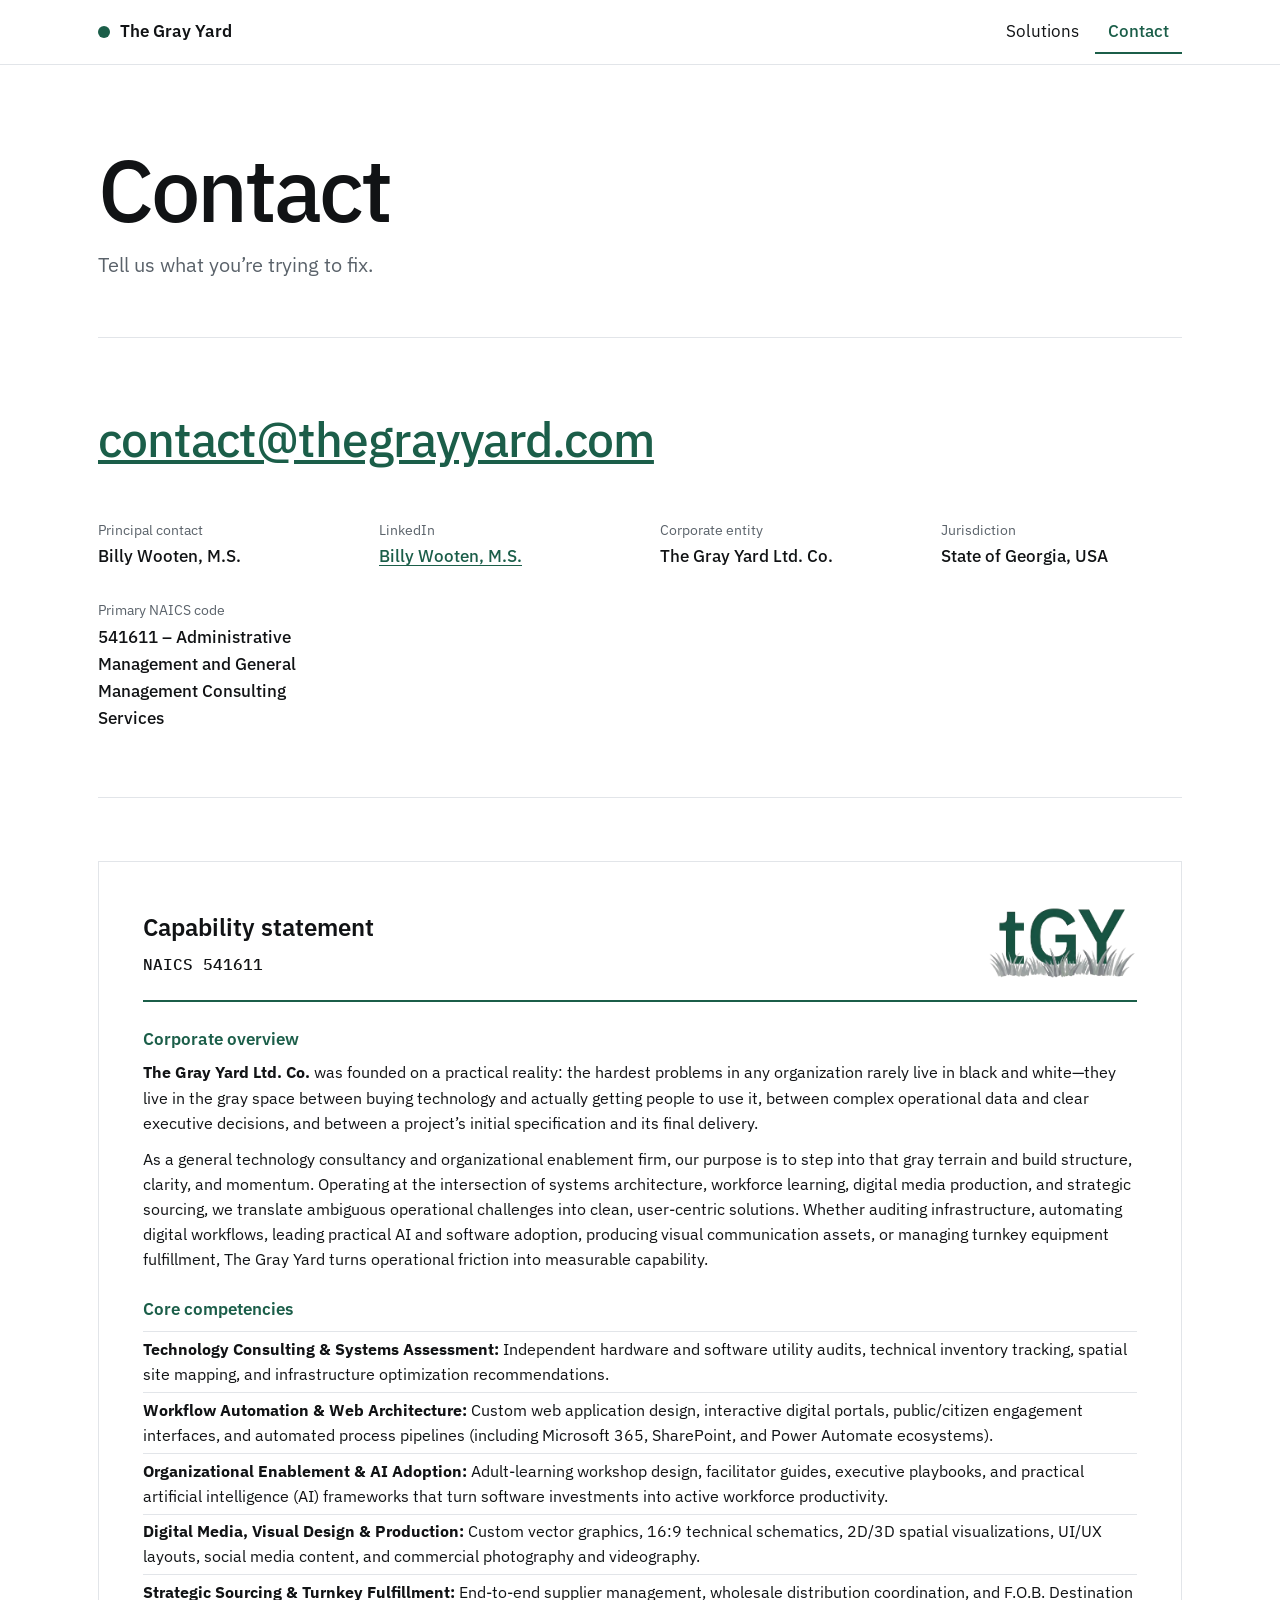
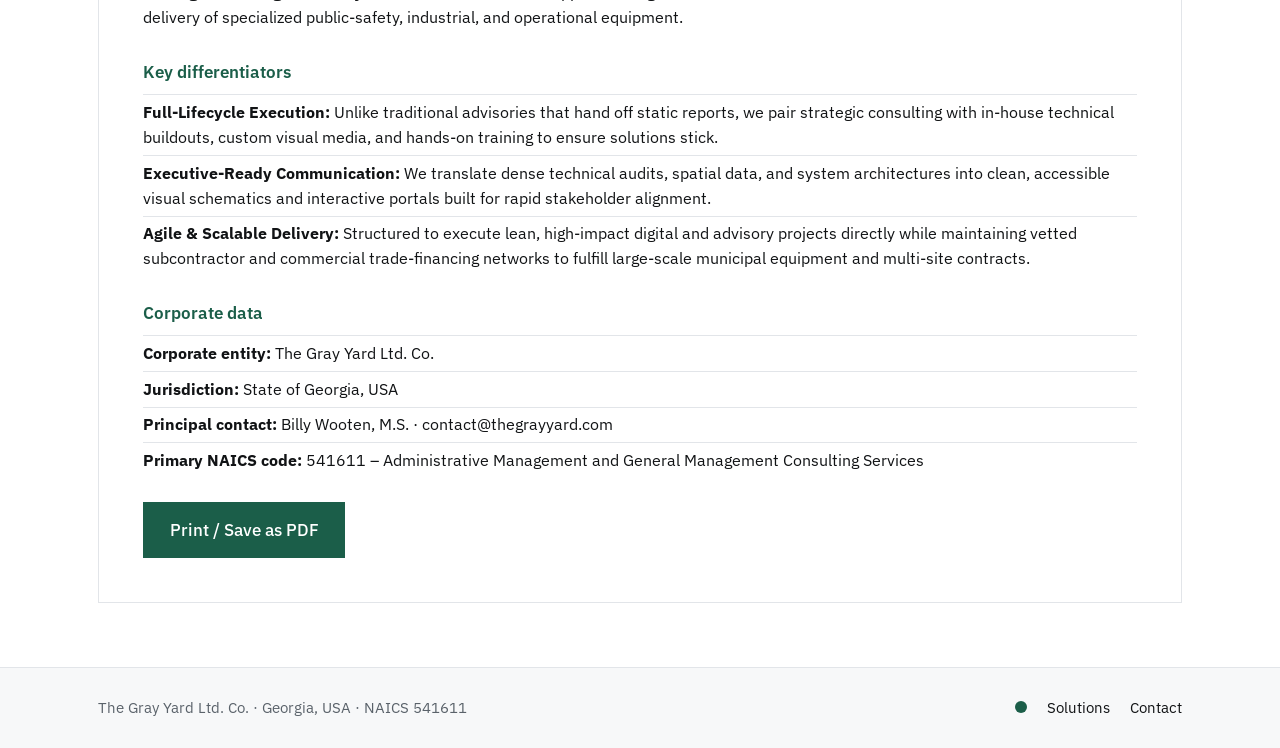
==== contact.html @ 5d752af7 "Add tGY site files Co-Authored-By: Claude Sonnet 5.5 <noreply@anthropic.com> Claude-Session: https:/" ====
<!DOCTYPE html>
<html lang="en">
<head>
  <meta charset="utf-8">
  <meta name="viewport" content="width=device-width, initial-scale=1">
  <title>Contact | The Gray Yard Ltd. Co.</title>
  <meta name="description" content="Contact The Gray Yard Ltd. Co. and download our capability statement (NAICS 541611).">
  <link rel="preconnect" href="https://fonts.googleapis.com">
  <link rel="preconnect" href="https://fonts.gstatic.com" crossorigin>
  <link href="https://fonts.googleapis.com/css2?family=IBM+Plex+Mono:wght@400;500&family=IBM+Plex+Sans:wght@400;500;600&display=swap" rel="stylesheet">
  <link rel="stylesheet" href="css/style.css">
</head>
<body>
  <a class="skip-link" href="#main">Skip to content</a>

  <header class="site-nav">
    <div class="wrap">
      <a class="brand" href="index.html"><span class="dot" aria-hidden="true"></span>The Gray Yard</a>
      <nav class="nav-links" aria-label="Main">
        <a href="solutions.html">Solutions</a>
        <a href="contact.html" aria-current="page">Contact</a>
      </nav>
    </div>
  </header>

  <main id="main" class="contact-main">
    <header class="wrap page-head">
      <h1>Contact</h1>
      <p>Tell us what you’re trying to fix.</p>
    </header>

    <section class="wrap block" aria-label="Contact details">
      <a class="big" href="mailto:contact@thegrayyard.com">contact@thegrayyard.com</a>
      <dl class="facts">
        <div>
          <dt>Principal contact</dt>
          <dd>Billy Wooten, M.S.</dd>
        </div>
        <div>
          <dt>LinkedIn</dt>
          <dd><a href="https://www.linkedin.com/in/billy-wooten-m-s-354b4759" target="_blank" rel="noopener">Billy Wooten, M.S.</a></dd>
        </div>
        <div>
          <dt>Corporate entity</dt>
          <dd>The Gray Yard Ltd. Co.</dd>
        </div>
        <div>
          <dt>Jurisdiction</dt>
          <dd>State of Georgia, USA</dd>
        </div>
        <div>
          <dt>Primary NAICS code</dt>
          <dd>541611 – Administrative Management and General Management Consulting Services</dd>
        </div>
      </dl>
    </section>

    <section class="wrap block" id="capability" aria-labelledby="capability-title">
      <div class="sheet">
        <div class="sheet-head">
          <div>
            <h2 id="capability-title">Capability statement</h2>
            <p class="naics">NAICS 541611</p>
          </div>
          <img src="assets/tGYLogo.png" alt="The Gray Yard">
        </div>

        <h3>Corporate overview</h3>
        <p><strong>The Gray Yard Ltd. Co.</strong> was founded on a practical reality: the hardest problems in any organization rarely live in black and white—they live in the gray space between buying technology and actually getting people to use it, between complex operational data and clear executive decisions, and between a project’s initial specification and its final delivery.</p>
        <p>As a general technology consultancy and organizational enablement firm, our purpose is to step into that gray terrain and build structure, clarity, and momentum. Operating at the intersection of systems architecture, workforce learning, digital media production, and strategic sourcing, we translate ambiguous operational challenges into clean, user-centric solutions. Whether auditing infrastructure, automating digital workflows, leading practical AI and software adoption, producing visual communication assets, or managing turnkey equipment fulfillment, The Gray Yard turns operational friction into measurable capability.</p>

        <h3>Core competencies</h3>
        <ul>
          <li><strong>Technology Consulting &amp; Systems Assessment:</strong> Independent hardware and software utility audits, technical inventory tracking, spatial site mapping, and infrastructure optimization recommendations.</li>
          <li><strong>Workflow Automation &amp; Web Architecture:</strong> Custom web application design, interactive digital portals, public/citizen engagement interfaces, and automated process pipelines (including Microsoft 365, SharePoint, and Power Automate ecosystems).</li>
          <li><strong>Organizational Enablement &amp; AI Adoption:</strong> Adult-learning workshop design, facilitator guides, executive playbooks, and practical artificial intelligence (AI) frameworks that turn software investments into active workforce productivity.</li>
          <li><strong>Digital Media, Visual Design &amp; Production:</strong> Custom vector graphics, 16:9 technical schematics, 2D/3D spatial visualizations, UI/UX layouts, social media content, and commercial photography and videography.</li>
          <li><strong>Strategic Sourcing &amp; Turnkey Fulfillment:</strong> End-to-end supplier management, wholesale distribution coordination, and F.O.B. Destination delivery of specialized public-safety, industrial, and operational equipment.</li>
        </ul>

        <h3>Key differentiators</h3>
        <ul>
          <li><strong>Full-Lifecycle Execution:</strong> Unlike traditional advisories that hand off static reports, we pair strategic consulting with in-house technical buildouts, custom visual media, and hands-on training to ensure solutions stick.</li>
          <li><strong>Executive-Ready Communication:</strong> We translate dense technical audits, spatial data, and system architectures into clean, accessible visual schematics and interactive portals built for rapid stakeholder alignment.</li>
          <li><strong>Agile &amp; Scalable Delivery:</strong> Structured to execute lean, high-impact digital and advisory projects directly while maintaining vetted subcontractor and commercial trade-financing networks to fulfill large-scale municipal equipment and multi-site contracts.</li>
        </ul>

        <h3>Corporate data</h3>
        <ul>
          <li><strong>Corporate entity:</strong> The Gray Yard Ltd. Co.</li>
          <li><strong>Jurisdiction:</strong> State of Georgia, USA</li>
          <li><strong>Principal contact:</strong> Billy Wooten, M.S. &middot; contact@thegrayyard.com</li>
          <li><strong>Primary NAICS code:</strong> 541611 – Administrative Management and General Management Consulting Services</li>
        </ul>

        <div class="sheet-actions">
          <button class="btn" type="button" id="print-btn">Print / Save as PDF</button>
        </div>
      </div>
    </section>
  </main>

  <footer class="site-footer">
    <div class="wrap">
      <span>The Gray Yard Ltd. Co. &middot; Georgia, USA &middot; NAICS 541611</span>
      <nav class="footer-links" aria-label="Footer">
        <a href="index.html" aria-label="Home"><span class="dot" aria-hidden="true"></span></a>
        <a href="solutions.html">Solutions</a>
        <a href="contact.html">Contact</a>
      </nav>
    </div>
  </footer>

  <script>
    document.getElementById("print-btn").addEventListener("click", function () { window.print(); });
  </script>
</body>
</html>
---- css/style.css ----
/* THE GRAY YARD LTD. CO. - sparse three-page theme */

:root {
  --bg-canvas: #FFFFFF;
  --bg-panel: #F7F8F9;
  --bg-hover: #F0F3F5;
  --accent: #1B5E49;
  --accent-dark: #164d3c;
  --accent-tint: #EAF2EF;
  --text-main: #111315;
  --text-muted: #5A626A;
  --hairline: #E2E5E9;

  --font-sans: 'IBM Plex Sans', -apple-system, BlinkMacSystemFont, 'Segoe UI', sans-serif;
  --font-mono: 'IBM Plex Mono', ui-monospace, 'SFMono-Regular', Menlo, monospace;

  --gutter: clamp(1.25rem, 4vw, 3rem);
  --max: 1180px;
}

*, *::before, *::after { box-sizing: border-box; }

html { scroll-behavior: smooth; }

body {
  margin: 0;
  background: var(--bg-canvas);
  color: var(--text-main);
  font-family: var(--font-sans);
  font-size: 1.0625rem;
  line-height: 1.6;
  -webkit-font-smoothing: antialiased;
}

h1, h2, h3, p, ul, dl, dd { margin: 0; }
ul { padding: 0; list-style: none; }
img { max-width: 100%; height: auto; }

a { color: var(--accent); text-underline-offset: 3px; }

:focus-visible { outline: 2px solid var(--accent); outline-offset: 3px; }

.wrap {
  max-width: var(--max);
  margin: 0 auto;
  padding-left: var(--gutter);
  padding-right: var(--gutter);
}

.skip-link {
  position: absolute;
  left: -9999px;
  top: 0;
  padding: .6rem 1rem;
  background: var(--accent);
  color: #fff;
  z-index: 100;
}
.skip-link:focus { left: 0; }

/* ---------- navigation ---------- */

.site-nav { border-bottom: 1px solid var(--hairline); }

.site-nav .wrap {
  display: flex;
  align-items: center;
  justify-content: space-between;
  gap: 1rem;
  min-height: 4rem;
}

.brand {
  display: inline-flex;
  align-items: center;
  gap: .6rem;
  font-weight: 600;
  color: var(--text-main);
  text-decoration: none;
}

.dot {
  display: inline-block;
  width: .75rem;
  height: .75rem;
  border-radius: 50%;
  background: var(--accent);
}

.nav-links { display: flex; gap: .25rem; }

.nav-links a {
  padding: .5rem .8rem;
  color: var(--text-main);
  text-decoration: none;
}
.nav-links a:hover { background: var(--bg-hover); }
.nav-links a[aria-current="page"] {
  color: var(--accent);
  font-weight: 500;
  box-shadow: inset 0 -2px 0 var(--accent);
}

/* ---------- home ---------- */

.hero {
  display: grid;
  grid-template-columns: 1.1fr .9fr;
  align-items: center;
  gap: clamp(2rem, 5vw, 4rem);
  padding-top: clamp(3rem, 8vw, 6.5rem);
  padding-bottom: clamp(3rem, 8vw, 6rem);
}

.hero h1 {
  font-size: clamp(3.4rem, 10.5vw, 8.25rem);
  font-weight: 500;
  line-height: .94;
  letter-spacing: -.04em;
}

.hero-link {
  display: inline-block;
  margin-top: 1.75rem;
  font-size: 1.2rem;
}

.hero-art img { display: block; width: 100%; max-width: 520px; margin-left: auto; }

.pillars {
  display: grid;
  grid-template-columns: repeat(3, 1fr);
  border-top: 1px solid var(--hairline);
}

.pillar {
  padding: 2.25rem 2rem 2.75rem 0;
}
.pillar + .pillar {
  padding-left: 2rem;
  border-left: 1px solid var(--hairline);
}

.pillar h2 {
  font-size: 1.75rem;
  font-weight: 600;
  line-height: 1.15;
  letter-spacing: -.01em;
  margin-bottom: .75rem;
}
.pillar p { color: var(--text-muted); max-width: 34ch; }

.band {
  background: var(--bg-panel);
  border-top: 1px solid var(--hairline);
  border-bottom: 1px solid var(--hairline);
}
.band .wrap {
  display: flex;
  align-items: center;
  justify-content: space-between;
  flex-wrap: wrap;
  gap: 1.5rem;
  padding-top: 3rem;
  padding-bottom: 3rem;
}
.band p {
  font-size: clamp(1.4rem, 3vw, 2rem);
  font-weight: 500;
  letter-spacing: -.015em;
  max-width: 24ch;
  line-height: 1.2;
}

.btn {
  display: inline-block;
  padding: .85rem 1.6rem;
  background: var(--accent);
  border: 1px solid var(--accent);
  color: #fff;
  font: inherit;
  font-weight: 500;
  text-decoration: none;
  cursor: pointer;
}
.btn:hover { background: var(--accent-dark); }
.btn.secondary {
  background: var(--bg-canvas);
  color: var(--accent);
}
.btn.secondary:hover { background: var(--accent-tint); }

/* ---------- inner pages ---------- */

.page-head {
  padding-top: clamp(2.5rem, 7vw, 5rem);
  padding-bottom: clamp(2rem, 5vw, 3.5rem);
}
.page-head h1 {
  font-size: clamp(2.75rem, 8vw, 5.5rem);
  font-weight: 500;
  line-height: 1;
  letter-spacing: -.035em;
}
.page-head p {
  margin-top: 1rem;
  font-size: 1.25rem;
  color: var(--text-muted);
  max-width: 40ch;
}

.block {
  padding-top: clamp(2.5rem, 6vw, 4rem);
  padding-bottom: clamp(2.5rem, 6vw, 4rem);
  border-top: 1px solid var(--hairline);
}

/* keep the divider aligned to the text column, not the gutter */
.block.wrap {
  border-top: 0;
  background: linear-gradient(var(--hairline), var(--hairline)) center top / calc(100% - 2 * var(--gutter)) 1px no-repeat;
}

.block-title {
  font-size: clamp(1.75rem, 4vw, 2.5rem);
  font-weight: 500;
  letter-spacing: -.02em;
  line-height: 1.1;
  margin-bottom: 2rem;
}

/* capability groups */

.groups {
  display: grid;
  grid-template-columns: repeat(auto-fit, minmax(260px, 1fr));
  gap: 2.75rem 2.5rem;
}

.group h3 {
  font-size: 1.4rem;
  font-weight: 600;
  letter-spacing: -.01em;
  margin-bottom: .75rem;
}

.group li {
  padding: .35rem 0;
  border-top: 1px solid var(--hairline);
  color: var(--text-main);
}
.group li:last-child { border-bottom: 1px solid var(--hairline); }

.tag {
  margin-left: .4rem;
  font-family: var(--font-mono);
  font-size: .8rem;
  color: var(--accent);
}

/* features */

.features {
  display: grid;
  grid-template-columns: repeat(auto-fit, minmax(260px, 1fr));
  gap: 2.5rem;
}
.feature h3 {
  font-size: 1.3rem;
  font-weight: 600;
  margin-bottom: .6rem;
}
.feature p { color: var(--text-muted); max-width: 40ch; }

/* purpose */

.purpose { background: var(--bg-panel); }
.purpose p {
  max-width: 62ch;
  font-size: 1.2rem;
  line-height: 1.6;
  color: var(--text-muted);
}
.purpose p + p { margin-top: 1.1rem; }
.purpose strong { color: var(--text-main); font-weight: 600; }

/* references (data engine) */

.filter-row {
  display: flex;
  flex-wrap: wrap;
  gap: .5rem;
  margin-bottom: 1rem;
}

.filter {
  padding: .4rem .8rem;
  background: var(--bg-canvas);
  border: 1px solid var(--hairline);
  font-family: var(--font-mono);
  font-size: .8rem;
  color: var(--text-main);
  cursor: pointer;
}
.filter:hover { background: var(--bg-hover); }
.filter[aria-pressed="true"] {
  background: var(--accent-tint);
  border-color: var(--accent);
  color: var(--accent);
  font-weight: 500;
}
.filter .count { margin-left: .4rem; color: var(--text-muted); }
.filter[aria-pressed="true"] .count { color: var(--accent); }

.results-status {
  margin-bottom: 1.25rem;
  font-family: var(--font-mono);
  font-size: .78rem;
  color: var(--text-muted);
}

.grid {
  display: grid;
  grid-template-columns: repeat(auto-fill, minmax(320px, 1fr));
  gap: 1.5rem;
}

.card {
  display: flex;
  flex-direction: column;
  background: var(--bg-canvas);
  border: 1px solid var(--hairline);
}
.card:hover { background: var(--bg-hover); }

.card-thumb {
  display: block;
  width: 100%;
  height: 160px;
  object-fit: cover;
  border-bottom: 1px solid var(--hairline);
}

.card-body {
  flex: 1;
  display: flex;
  flex-direction: column;
  padding: 1.25rem 1.4rem 1.4rem;
}

.card-top {
  display: flex;
  justify-content: space-between;
  align-items: center;
  gap: .75rem;
  margin-bottom: .9rem;
}
.ref-id { font-family: var(--font-mono); font-size: .78rem; color: var(--text-muted); }
.pill {
  padding: .15rem .55rem;
  background: var(--accent-tint);
  color: var(--accent);
  font-family: var(--font-mono);
  font-size: .72rem;
  font-weight: 500;
}

.card h3 { font-size: 1.2rem; font-weight: 600; line-height: 1.25; margin-bottom: .5rem; }
.card p { font-size: .98rem; color: var(--text-muted); }

.tags { display: flex; flex-wrap: wrap; gap: .35rem; margin: 1rem 0 1.1rem; }
.tags li {
  padding: .1rem .5rem;
  background: var(--bg-panel);
  border: 1px solid var(--hairline);
  font-family: var(--font-mono);
  font-size: .72rem;
  color: var(--text-muted);
}

.card-link {
  margin-top: auto;
  align-self: flex-start;
  font-weight: 500;
}

.empty {
  grid-column: 1 / -1;
  padding: 2rem;
  border: 1px dashed var(--hairline);
  background: var(--bg-panel);
  color: var(--text-muted);
}


/* ---------- on-page viewer for interactive samples, video, images ---------- */

button.card-link {
  padding: 0;
  background: none;
  border: 0;
  font: inherit;
  font-weight: 500;
  color: var(--accent);
  text-decoration: underline;
  text-underline-offset: 3px;
  cursor: pointer;
}

.viewer {
  width: min(1100px, calc(100vw - 1.5rem));
  max-width: none;
  height: min(820px, calc(100vh - 1.5rem));
  padding: 0;
  border: 1px solid var(--hairline);
  background: var(--bg-canvas);
  color: var(--text-main);
}
.viewer[open] { display: flex; flex-direction: column; }
.viewer::backdrop { background: rgba(17, 19, 21, .55); }

.viewer-head {
  flex: none;
  display: flex;
  align-items: center;
  justify-content: space-between;
  gap: 1rem;
  padding: .75rem 1rem;
  border-bottom: 1px solid var(--hairline);
  background: var(--bg-panel);
}
.viewer-head h2 { font-size: 1rem; font-weight: 600; }
.viewer-actions { display: flex; align-items: center; gap: 1rem; font-size: .92rem; white-space: nowrap; }
.viewer-close {
  padding: .35rem .8rem;
  background: var(--bg-canvas);
  border: 1px solid var(--hairline);
  font: inherit;
  font-size: .9rem;
  cursor: pointer;
}
.viewer-close:hover { background: var(--bg-hover); }

.viewer-body { flex: 1; min-height: 0; display: flex; background: var(--bg-canvas); }
.viewer-frame { flex: 1; width: 100%; height: 100%; border: 0; }
.viewer-video, .viewer-img { margin: auto; max-width: 100%; max-height: 100%; }

@media (max-width: 560px) {
  .viewer-actions a { display: none; }
}

/* ---------- contact ---------- */

.contact-main a.big {
  display: inline-block;
  font-size: clamp(1.5rem, 4.5vw, 3rem);
  font-weight: 500;
  letter-spacing: -.02em;
  overflow-wrap: anywhere;
}

.facts {
  display: grid;
  grid-template-columns: repeat(auto-fit, minmax(240px, 1fr));
  gap: 1.75rem 2.5rem;
  margin-top: 2.5rem;
}
.facts dt { font-size: .9rem; color: var(--text-muted); margin-bottom: .15rem; }
.facts dd { font-weight: 500; }

/* capability sheet */

.sheet {
  border: 1px solid var(--hairline);
  padding: clamp(1.5rem, 4vw, 2.75rem);
}
.sheet-head {
  display: flex;
  align-items: center;
  justify-content: space-between;
  flex-wrap: wrap;
  gap: 1rem;
  padding-bottom: 1.25rem;
  margin-bottom: 1.5rem;
  border-bottom: 2px solid var(--accent);
}
.sheet-head img { width: 150px; }
.sheet h2 { font-size: 1.5rem; font-weight: 600; margin-bottom: .4rem; }
.sheet h3 { font-size: 1.05rem; font-weight: 600; margin: 1.5rem 0 .5rem; color: var(--accent); }
.sheet p, .sheet li { font-size: .98rem; color: var(--text-main); }
.sheet p + p { margin-top: .7rem; }
.sheet ul li { padding: .3rem 0; border-top: 1px solid var(--hairline); }
.sheet .naics { font-family: var(--font-mono); font-weight: 500; }
.sheet-actions { margin-top: 1.5rem; }

/* ---------- footer ---------- */

.site-footer {
  border-top: 1px solid var(--hairline);
  background: var(--bg-panel);
}
.site-footer .wrap {
  display: flex;
  flex-wrap: wrap;
  align-items: center;
  justify-content: space-between;
  gap: 1rem 2rem;
  padding-top: 1.75rem;
  padding-bottom: 1.75rem;
  font-size: .92rem;
  color: var(--text-muted);
}
.footer-links { display: flex; align-items: center; gap: 1.25rem; }
.footer-links a { color: var(--text-main); text-decoration: none; }
.footer-links a:hover { text-decoration: underline; }

/* ---------- responsive ---------- */

@media (max-width: 900px) {
  .hero { grid-template-columns: 1fr; }
  .hero-art img { margin-left: 0; max-width: 440px; }
  .pillars { grid-template-columns: 1fr; }
  .pillar, .pillar + .pillar { padding: 1.75rem 0; border-left: 0; }
  .pillar + .pillar { border-top: 1px solid var(--hairline); }
}

@media (max-width: 560px) {
  .grid { grid-template-columns: 1fr; }
  .site-nav .wrap { min-height: 3.5rem; }
}

@media (prefers-reduced-motion: reduce) {
  html { scroll-behavior: auto; }
}

/* ---------- print: only the capability sheet ---------- */

@media print {
  @page { size: letter; margin: .5in; }
  .site-nav, .site-footer, .skip-link, .sheet-actions,
  .contact-main > :not(#capability) { display: none !important; }
  body { font-size: 9pt; line-height: 1.35; }
  .block { padding: 0; border: 0; }
  .wrap { max-width: none; padding: 0; }
  .sheet { border: 0; padding: 0; }
  .sheet-head { padding-bottom: .6rem; margin-bottom: .6rem; }
  .sheet-head img { width: 100px; }
  .sheet h2 { font-size: 15pt; margin-bottom: .1rem; }
  .sheet h3 { font-size: 10pt; margin: .7rem 0 .25rem; break-after: avoid; }
  .sheet p, .sheet li { font-size: 9pt; }
  .sheet p + p { margin-top: .35rem; }
  .sheet ul li { padding: .15rem 0; break-inside: avoid; }
  a { color: var(--text-main); text-decoration: none; }
}
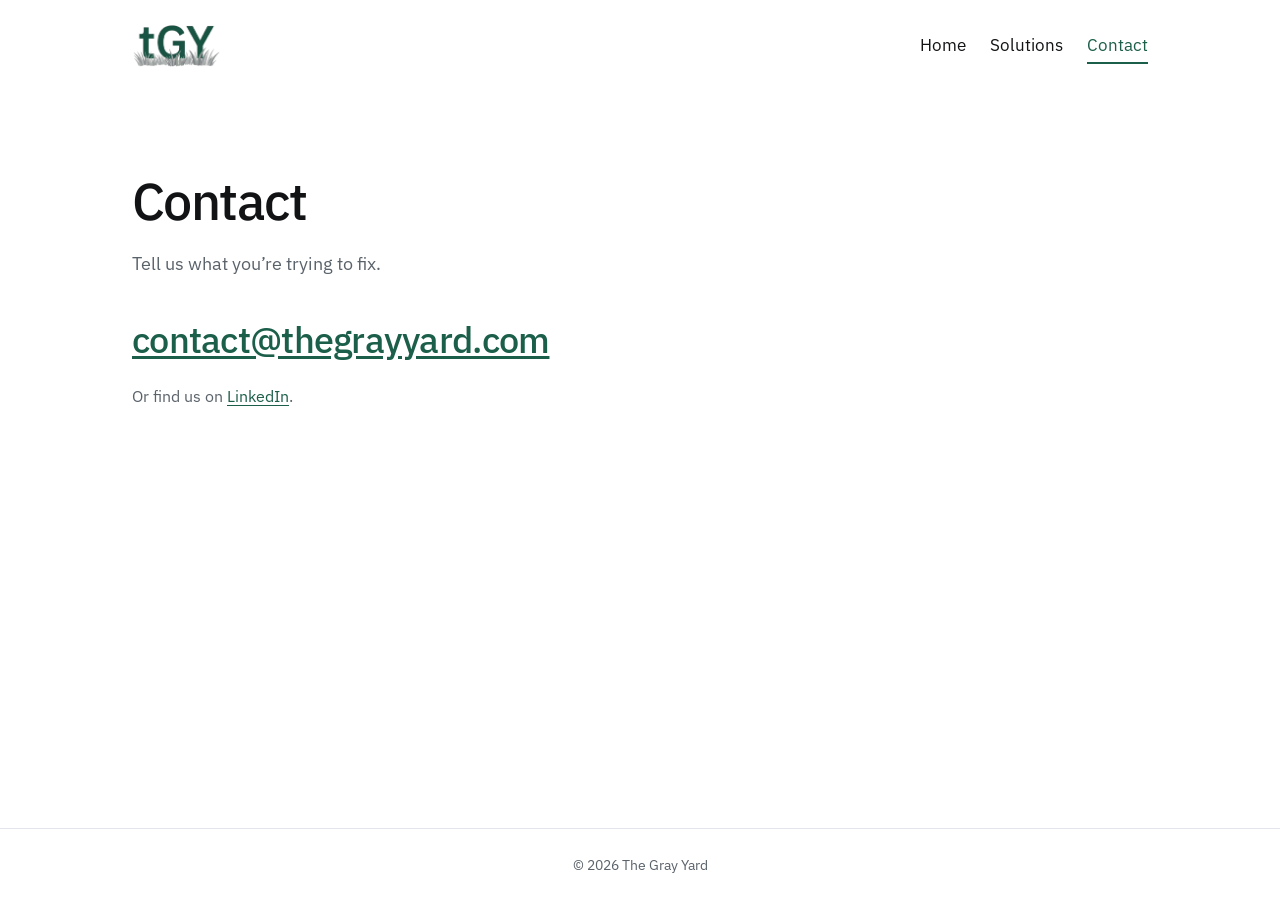
==== commit 35bedbea: "Redesign site: minimal layout, broad copy, no NAICS - Logo top-left with Home / Solutions / Contact " ====
--- a/contact.html
+++ b/contact.html
@@ -3,8 +3,8 @@
 <head>
   <meta charset="utf-8">
   <meta name="viewport" content="width=device-width, initial-scale=1">
-  <title>Contact | The Gray Yard Ltd. Co.</title>
-  <meta name="description" content="Contact The Gray Yard Ltd. Co. and download our capability statement (NAICS 541611).">
+  <title>Contact | The Gray Yard</title>
+  <meta name="description" content="Get in touch with The Gray Yard.">
   <link rel="preconnect" href="https://fonts.googleapis.com">
   <link rel="preconnect" href="https://fonts.gstatic.com" crossorigin>
   <link href="https://fonts.googleapis.com/css2?family=IBM+Plex+Mono:wght@400;500&family=IBM+Plex+Sans:wght@400;500;600&display=swap" rel="stylesheet">
@@ -13,106 +13,28 @@
 <body>
   <a class="skip-link" href="#main">Skip to content</a>
 
-  <header class="site-nav">
-    <div class="wrap">
-      <a class="brand" href="index.html"><span class="dot" aria-hidden="true"></span>The Gray Yard</a>
-      <nav class="nav-links" aria-label="Main">
-        <a href="solutions.html">Solutions</a>
-        <a href="contact.html" aria-current="page">Contact</a>
-      </nav>
-    </div>
+  <header class="site-header">
+    <a class="logo" href="index.html">
+      <img src="assets/tGYLogo.png" alt="The Gray Yard" width="726" height="358">
+    </a>
+    <nav class="site-nav" aria-label="Main">
+      <a href="index.html">Home</a>
+      <a href="solutions.html">Solutions</a>
+      <a href="contact.html" aria-current="page">Contact</a>
+    </nav>
   </header>
 
-  <main id="main" class="contact-main">
-    <header class="wrap page-head">
+  <main id="main">
+    <section class="page-intro">
       <h1>Contact</h1>
       <p>Tell us what you’re trying to fix.</p>
-    </header>
-
-    <section class="wrap block" aria-label="Contact details">
-      <a class="big" href="mailto:contact@thegrayyard.com">contact@thegrayyard.com</a>
-      <dl class="facts">
-        <div>
-          <dt>Principal contact</dt>
-          <dd>Billy Wooten, M.S.</dd>
-        </div>
-        <div>
-          <dt>LinkedIn</dt>
-          <dd><a href="https://www.linkedin.com/in/billy-wooten-m-s-354b4759" target="_blank" rel="noopener">Billy Wooten, M.S.</a></dd>
-        </div>
-        <div>
-          <dt>Corporate entity</dt>
-          <dd>The Gray Yard Ltd. Co.</dd>
-        </div>
-        <div>
-          <dt>Jurisdiction</dt>
-          <dd>State of Georgia, USA</dd>
-        </div>
-        <div>
-          <dt>Primary NAICS code</dt>
-          <dd>541611 – Administrative Management and General Management Consulting Services</dd>
-        </div>
-      </dl>
-    </section>
-
-    <section class="wrap block" id="capability" aria-labelledby="capability-title">
-      <div class="sheet">
-        <div class="sheet-head">
-          <div>
-            <h2 id="capability-title">Capability statement</h2>
-            <p class="naics">NAICS 541611</p>
-          </div>
-          <img src="assets/tGYLogo.png" alt="The Gray Yard">
-        </div>
-
-        <h3>Corporate overview</h3>
-        <p><strong>The Gray Yard Ltd. Co.</strong> was founded on a practical reality: the hardest problems in any organization rarely live in black and white—they live in the gray space between buying technology and actually getting people to use it, between complex operational data and clear executive decisions, and between a project’s initial specification and its final delivery.</p>
-        <p>As a general technology consultancy and organizational enablement firm, our purpose is to step into that gray terrain and build structure, clarity, and momentum. Operating at the intersection of systems architecture, workforce learning, digital media production, and strategic sourcing, we translate ambiguous operational challenges into clean, user-centric solutions. Whether auditing infrastructure, automating digital workflows, leading practical AI and software adoption, producing visual communication assets, or managing turnkey equipment fulfillment, The Gray Yard turns operational friction into measurable capability.</p>
-
-        <h3>Core competencies</h3>
-        <ul>
-          <li><strong>Technology Consulting &amp; Systems Assessment:</strong> Independent hardware and software utility audits, technical inventory tracking, spatial site mapping, and infrastructure optimization recommendations.</li>
-          <li><strong>Workflow Automation &amp; Web Architecture:</strong> Custom web application design, interactive digital portals, public/citizen engagement interfaces, and automated process pipelines (including Microsoft 365, SharePoint, and Power Automate ecosystems).</li>
-          <li><strong>Organizational Enablement &amp; AI Adoption:</strong> Adult-learning workshop design, facilitator guides, executive playbooks, and practical artificial intelligence (AI) frameworks that turn software investments into active workforce productivity.</li>
-          <li><strong>Digital Media, Visual Design &amp; Production:</strong> Custom vector graphics, 16:9 technical schematics, 2D/3D spatial visualizations, UI/UX layouts, social media content, and commercial photography and videography.</li>
-          <li><strong>Strategic Sourcing &amp; Turnkey Fulfillment:</strong> End-to-end supplier management, wholesale distribution coordination, and F.O.B. Destination delivery of specialized public-safety, industrial, and operational equipment.</li>
-        </ul>
-
-        <h3>Key differentiators</h3>
-        <ul>
-          <li><strong>Full-Lifecycle Execution:</strong> Unlike traditional advisories that hand off static reports, we pair strategic consulting with in-house technical buildouts, custom visual media, and hands-on training to ensure solutions stick.</li>
-          <li><strong>Executive-Ready Communication:</strong> We translate dense technical audits, spatial data, and system architectures into clean, accessible visual schematics and interactive portals built for rapid stakeholder alignment.</li>
-          <li><strong>Agile &amp; Scalable Delivery:</strong> Structured to execute lean, high-impact digital and advisory projects directly while maintaining vetted subcontractor and commercial trade-financing networks to fulfill large-scale municipal equipment and multi-site contracts.</li>
-        </ul>
-
-        <h3>Corporate data</h3>
-        <ul>
-          <li><strong>Corporate entity:</strong> The Gray Yard Ltd. Co.</li>
-          <li><strong>Jurisdiction:</strong> State of Georgia, USA</li>
-          <li><strong>Principal contact:</strong> Billy Wooten, M.S. &middot; contact@thegrayyard.com</li>
-          <li><strong>Primary NAICS code:</strong> 541611 – Administrative Management and General Management Consulting Services</li>
-        </ul>
-
-        <div class="sheet-actions">
-          <button class="btn" type="button" id="print-btn">Print / Save as PDF</button>
-        </div>
-      </div>
+      <a class="contact-email" href="mailto:contact@thegrayyard.com">contact@thegrayyard.com</a>
+      <p class="contact-alt">Or find us on <a href="https://www.linkedin.com/in/billy-wooten-m-s-354b4759" target="_blank" rel="noopener">LinkedIn</a>.</p>
     </section>
   </main>
 
   <footer class="site-footer">
-    <div class="wrap">
-      <span>The Gray Yard Ltd. Co. &middot; Georgia, USA &middot; NAICS 541611</span>
-      <nav class="footer-links" aria-label="Footer">
-        <a href="index.html" aria-label="Home"><span class="dot" aria-hidden="true"></span></a>
-        <a href="solutions.html">Solutions</a>
-        <a href="contact.html">Contact</a>
-      </nav>
-    </div>
+    <span>&copy; 2026 The Gray Yard</span>
   </footer>
-
-  <script>
-    document.getElementById("print-btn").addEventListener("click", function () { window.print(); });
-  </script>
 </body>
 </html>
--- a/css/style.css
+++ b/css/style.css
@@ -1,4 +1,4 @@
-/* THE GRAY YARD LTD. CO. - sparse three-page theme */
+/* THE GRAY YARD - minimal three-page theme */
 
 :root {
   --bg-canvas: #FFFFFF;
@@ -14,16 +14,17 @@
   --font-sans: 'IBM Plex Sans', -apple-system, BlinkMacSystemFont, 'Segoe UI', sans-serif;
   --font-mono: 'IBM Plex Mono', ui-monospace, 'SFMono-Regular', Menlo, monospace;
 
-  --gutter: clamp(1.25rem, 4vw, 3rem);
-  --max: 1180px;
+  --gutter: clamp(1rem, 4vw, 2rem);
+  --max: 1080px;
 }
 
 *, *::before, *::after { box-sizing: border-box; }
-
-html { scroll-behavior: smooth; }
 
 body {
   margin: 0;
+  min-height: 100vh;
+  display: flex;
+  flex-direction: column;
   background: var(--bg-canvas);
   color: var(--text-main);
   font-family: var(--font-sans);
@@ -32,20 +33,15 @@
   -webkit-font-smoothing: antialiased;
 }
 
-h1, h2, h3, p, ul, dl, dd { margin: 0; }
+main { flex: 1; }
+
+h1, h2, h3, p, ul { margin: 0; }
 ul { padding: 0; list-style: none; }
 img { max-width: 100%; height: auto; }
 
 a { color: var(--accent); text-underline-offset: 3px; }
 
 :focus-visible { outline: 2px solid var(--accent); outline-offset: 3px; }
-
-.wrap {
-  max-width: var(--max);
-  margin: 0 auto;
-  padding-left: var(--gutter);
-  padding-right: var(--gutter);
-}
 
 .skip-link {
   position: absolute;
@@ -58,240 +54,134 @@
 }
 .skip-link:focus { left: 0; }
 
-/* ---------- navigation ---------- */
-
-.site-nav { border-bottom: 1px solid var(--hairline); }
-
-.site-nav .wrap {
+/* ---------- header ---------- */
+
+.site-header {
   display: flex;
   align-items: center;
   justify-content: space-between;
   gap: 1rem;
-  min-height: 4rem;
-}
-
-.brand {
-  display: inline-flex;
-  align-items: center;
-  gap: .6rem;
-  font-weight: 600;
+  max-width: var(--max);
+  margin: 0 auto;
+  width: 100%;
+  padding: 1.5rem var(--gutter);
+}
+
+.logo { display: block; line-height: 0; }
+.logo img { height: 44px; width: auto; }
+
+.site-nav { display: flex; gap: 1.5rem; }
+
+.site-nav a {
+  padding: .25rem 0;
   color: var(--text-main);
   text-decoration: none;
 }
-
-.dot {
+.site-nav a:hover { color: var(--accent); }
+.site-nav a[aria-current="page"] {
+  color: var(--accent);
+  box-shadow: inset 0 -2px 0 var(--accent);
+}
+
+/* ---------- home ---------- */
+
+.hero {
+  max-width: 720px;
+  margin: clamp(3.5rem, 12vw, 7rem) auto clamp(3rem, 9vw, 5.5rem);
+  padding: 0 var(--gutter);
+  text-align: center;
+}
+.hero h1 {
+  font-size: clamp(1.6rem, 4vw, 2.35rem);
+  font-weight: 500;
+  line-height: 1.3;
+  letter-spacing: -.015em;
+}
+
+.pillars {
+  display: flex;
+  justify-content: center;
+  gap: 2rem;
+  max-width: var(--max);
+  margin: 0 auto clamp(4rem, 10vw, 6rem);
+  padding: 0 var(--gutter);
+}
+.pillar {
+  flex: 1;
+  max-width: 300px;
+  padding-top: 1.25rem;
+  border-top: 2px solid var(--accent);
+}
+.pillar p {
+  font-size: 1.15rem;
+  font-weight: 500;
+  line-height: 1.4;
+}
+
+.closing {
+  max-width: var(--max);
+  margin: 0 auto clamp(3.5rem, 8vw, 5rem);
+  padding: 0 var(--gutter);
+  text-align: center;
+}
+.closing p { font-size: 1.15rem; color: var(--text-muted); }
+.closing a { font-weight: 500; }
+
+/* ---------- inner pages ---------- */
+
+.page-intro {
+  max-width: var(--max);
+  margin: clamp(2.5rem, 8vw, 5rem) auto clamp(2.5rem, 6vw, 4rem);
+  padding: 0 var(--gutter);
+}
+.page-intro h1 {
+  font-size: clamp(2.25rem, 6vw, 3.25rem);
+  font-weight: 500;
+  line-height: 1.1;
+  letter-spacing: -.03em;
+  margin-bottom: 1.25rem;
+}
+.page-intro p {
+  max-width: 62ch;
+  font-size: 1.15rem;
+  color: var(--text-muted);
+}
+
+.samples {
+  max-width: var(--max);
+  margin: 0 auto clamp(3.5rem, 8vw, 5rem);
+  padding: 0 var(--gutter);
+}
+.samples h2 {
+  font-size: 1.5rem;
+  font-weight: 500;
+  letter-spacing: -.01em;
+  padding-top: 2rem;
+  margin-bottom: 1.5rem;
+  border-top: 1px solid var(--hairline);
+}
+
+/* contact */
+
+.contact-email {
   display: inline-block;
-  width: .75rem;
-  height: .75rem;
-  border-radius: 50%;
-  background: var(--accent);
-}
-
-.nav-links { display: flex; gap: .25rem; }
-
-.nav-links a {
-  padding: .5rem .8rem;
-  color: var(--text-main);
-  text-decoration: none;
-}
-.nav-links a:hover { background: var(--bg-hover); }
-.nav-links a[aria-current="page"] {
-  color: var(--accent);
-  font-weight: 500;
-  box-shadow: inset 0 -2px 0 var(--accent);
-}
-
-/* ---------- home ---------- */
-
-.hero {
-  display: grid;
-  grid-template-columns: 1.1fr .9fr;
-  align-items: center;
-  gap: clamp(2rem, 5vw, 4rem);
-  padding-top: clamp(3rem, 8vw, 6.5rem);
-  padding-bottom: clamp(3rem, 8vw, 6rem);
-}
-
-.hero h1 {
-  font-size: clamp(3.4rem, 10.5vw, 8.25rem);
-  font-weight: 500;
-  line-height: .94;
-  letter-spacing: -.04em;
-}
-
-.hero-link {
-  display: inline-block;
-  margin-top: 1.75rem;
-  font-size: 1.2rem;
-}
-
-.hero-art img { display: block; width: 100%; max-width: 520px; margin-left: auto; }
-
-.pillars {
-  display: grid;
-  grid-template-columns: repeat(3, 1fr);
-  border-top: 1px solid var(--hairline);
-}
-
-.pillar {
-  padding: 2.25rem 2rem 2.75rem 0;
-}
-.pillar + .pillar {
-  padding-left: 2rem;
-  border-left: 1px solid var(--hairline);
-}
-
-.pillar h2 {
-  font-size: 1.75rem;
-  font-weight: 600;
-  line-height: 1.15;
-  letter-spacing: -.01em;
-  margin-bottom: .75rem;
-}
-.pillar p { color: var(--text-muted); max-width: 34ch; }
-
-.band {
-  background: var(--bg-panel);
-  border-top: 1px solid var(--hairline);
-  border-bottom: 1px solid var(--hairline);
-}
-.band .wrap {
-  display: flex;
-  align-items: center;
-  justify-content: space-between;
-  flex-wrap: wrap;
-  gap: 1.5rem;
-  padding-top: 3rem;
-  padding-bottom: 3rem;
-}
-.band p {
-  font-size: clamp(1.4rem, 3vw, 2rem);
-  font-weight: 500;
-  letter-spacing: -.015em;
-  max-width: 24ch;
-  line-height: 1.2;
-}
-
-.btn {
-  display: inline-block;
-  padding: .85rem 1.6rem;
-  background: var(--accent);
-  border: 1px solid var(--accent);
-  color: #fff;
-  font: inherit;
-  font-weight: 500;
-  text-decoration: none;
-  cursor: pointer;
-}
-.btn:hover { background: var(--accent-dark); }
-.btn.secondary {
-  background: var(--bg-canvas);
-  color: var(--accent);
-}
-.btn.secondary:hover { background: var(--accent-tint); }
-
-/* ---------- inner pages ---------- */
-
-.page-head {
-  padding-top: clamp(2.5rem, 7vw, 5rem);
-  padding-bottom: clamp(2rem, 5vw, 3.5rem);
-}
-.page-head h1 {
-  font-size: clamp(2.75rem, 8vw, 5.5rem);
-  font-weight: 500;
-  line-height: 1;
-  letter-spacing: -.035em;
-}
-.page-head p {
-  margin-top: 1rem;
-  font-size: 1.25rem;
-  color: var(--text-muted);
-  max-width: 40ch;
-}
-
-.block {
-  padding-top: clamp(2.5rem, 6vw, 4rem);
-  padding-bottom: clamp(2.5rem, 6vw, 4rem);
-  border-top: 1px solid var(--hairline);
-}
-
-/* keep the divider aligned to the text column, not the gutter */
-.block.wrap {
-  border-top: 0;
-  background: linear-gradient(var(--hairline), var(--hairline)) center top / calc(100% - 2 * var(--gutter)) 1px no-repeat;
-}
-
-.block-title {
-  font-size: clamp(1.75rem, 4vw, 2.5rem);
+  margin-top: 2rem;
+  font-size: clamp(1.4rem, 4.5vw, 2.25rem);
   font-weight: 500;
   letter-spacing: -.02em;
-  line-height: 1.1;
-  margin-bottom: 2rem;
-}
-
-/* capability groups */
-
-.groups {
-  display: grid;
-  grid-template-columns: repeat(auto-fit, minmax(260px, 1fr));
-  gap: 2.75rem 2.5rem;
-}
-
-.group h3 {
-  font-size: 1.4rem;
-  font-weight: 600;
-  letter-spacing: -.01em;
-  margin-bottom: .75rem;
-}
-
-.group li {
-  padding: .35rem 0;
-  border-top: 1px solid var(--hairline);
-  color: var(--text-main);
-}
-.group li:last-child { border-bottom: 1px solid var(--hairline); }
-
-.tag {
-  margin-left: .4rem;
-  font-family: var(--font-mono);
-  font-size: .8rem;
-  color: var(--accent);
-}
-
-/* features */
-
-.features {
-  display: grid;
-  grid-template-columns: repeat(auto-fit, minmax(260px, 1fr));
-  gap: 2.5rem;
-}
-.feature h3 {
-  font-size: 1.3rem;
-  font-weight: 600;
-  margin-bottom: .6rem;
-}
-.feature p { color: var(--text-muted); max-width: 40ch; }
-
-/* purpose */
-
-.purpose { background: var(--bg-panel); }
-.purpose p {
-  max-width: 62ch;
-  font-size: 1.2rem;
-  line-height: 1.6;
-  color: var(--text-muted);
-}
-.purpose p + p { margin-top: 1.1rem; }
-.purpose strong { color: var(--text-main); font-weight: 600; }
-
-/* references (data engine) */
+  overflow-wrap: anywhere;
+}
+.page-intro .contact-alt { margin-top: 1rem; font-size: 1rem; }
+
+/* ---------- work samples (data engine) ---------- */
 
 .filter-row {
   display: flex;
   flex-wrap: wrap;
   gap: .5rem;
-  margin-bottom: 1rem;
-}
+  margin-bottom: 1.25rem;
+}
+.filter-row[hidden] { display: none; }
 
 .filter {
   padding: .4rem .8rem;
@@ -309,19 +199,10 @@
   color: var(--accent);
   font-weight: 500;
 }
-.filter .count { margin-left: .4rem; color: var(--text-muted); }
-.filter[aria-pressed="true"] .count { color: var(--accent); }
-
-.results-status {
-  margin-bottom: 1.25rem;
-  font-family: var(--font-mono);
-  font-size: .78rem;
-  color: var(--text-muted);
-}
 
 .grid {
   display: grid;
-  grid-template-columns: repeat(auto-fill, minmax(320px, 1fr));
+  grid-template-columns: repeat(auto-fill, minmax(min(100%, 300px), 1fr));
   gap: 1.5rem;
 }
 
@@ -348,15 +229,9 @@
   padding: 1.25rem 1.4rem 1.4rem;
 }
 
-.card-top {
-  display: flex;
-  justify-content: space-between;
-  align-items: center;
-  gap: .75rem;
-  margin-bottom: .9rem;
-}
-.ref-id { font-family: var(--font-mono); font-size: .78rem; color: var(--text-muted); }
 .pill {
+  align-self: flex-start;
+  margin-bottom: .75rem;
   padding: .15rem .55rem;
   background: var(--accent-tint);
   color: var(--accent);
@@ -366,17 +241,7 @@
 }
 
 .card h3 { font-size: 1.2rem; font-weight: 600; line-height: 1.25; margin-bottom: .5rem; }
-.card p { font-size: .98rem; color: var(--text-muted); }
-
-.tags { display: flex; flex-wrap: wrap; gap: .35rem; margin: 1rem 0 1.1rem; }
-.tags li {
-  padding: .1rem .5rem;
-  background: var(--bg-panel);
-  border: 1px solid var(--hairline);
-  font-family: var(--font-mono);
-  font-size: .72rem;
-  color: var(--text-muted);
-}
+.card p { font-size: .98rem; color: var(--text-muted); margin-bottom: 1.1rem; }
 
 .card-link {
   margin-top: auto;
@@ -386,14 +251,14 @@
 
 .empty {
   grid-column: 1 / -1;
-  padding: 2rem;
+  padding: 2.5rem 1.5rem;
   border: 1px dashed var(--hairline);
   background: var(--bg-panel);
   color: var(--text-muted);
-}
-
-
-/* ---------- on-page viewer for interactive samples, video, images ---------- */
+  text-align: center;
+}
+
+/* on-page viewer for interactive samples, video, images */
 
 button.card-link {
   padding: 0;
@@ -445,110 +310,26 @@
 .viewer-frame { flex: 1; width: 100%; height: 100%; border: 0; }
 .viewer-video, .viewer-img { margin: auto; max-width: 100%; max-height: 100%; }
 
-@media (max-width: 560px) {
-  .viewer-actions a { display: none; }
-}
-
-/* ---------- contact ---------- */
-
-.contact-main a.big {
-  display: inline-block;
-  font-size: clamp(1.5rem, 4.5vw, 3rem);
-  font-weight: 500;
-  letter-spacing: -.02em;
-  overflow-wrap: anywhere;
-}
-
-.facts {
-  display: grid;
-  grid-template-columns: repeat(auto-fit, minmax(240px, 1fr));
-  gap: 1.75rem 2.5rem;
-  margin-top: 2.5rem;
-}
-.facts dt { font-size: .9rem; color: var(--text-muted); margin-bottom: .15rem; }
-.facts dd { font-weight: 500; }
-
-/* capability sheet */
-
-.sheet {
-  border: 1px solid var(--hairline);
-  padding: clamp(1.5rem, 4vw, 2.75rem);
-}
-.sheet-head {
-  display: flex;
-  align-items: center;
-  justify-content: space-between;
-  flex-wrap: wrap;
-  gap: 1rem;
-  padding-bottom: 1.25rem;
-  margin-bottom: 1.5rem;
-  border-bottom: 2px solid var(--accent);
-}
-.sheet-head img { width: 150px; }
-.sheet h2 { font-size: 1.5rem; font-weight: 600; margin-bottom: .4rem; }
-.sheet h3 { font-size: 1.05rem; font-weight: 600; margin: 1.5rem 0 .5rem; color: var(--accent); }
-.sheet p, .sheet li { font-size: .98rem; color: var(--text-main); }
-.sheet p + p { margin-top: .7rem; }
-.sheet ul li { padding: .3rem 0; border-top: 1px solid var(--hairline); }
-.sheet .naics { font-family: var(--font-mono); font-weight: 500; }
-.sheet-actions { margin-top: 1.5rem; }
-
 /* ---------- footer ---------- */
 
 .site-footer {
   border-top: 1px solid var(--hairline);
-  background: var(--bg-panel);
-}
-.site-footer .wrap {
-  display: flex;
-  flex-wrap: wrap;
-  align-items: center;
-  justify-content: space-between;
-  gap: 1rem 2rem;
-  padding-top: 1.75rem;
-  padding-bottom: 1.75rem;
-  font-size: .92rem;
+  padding: 1.5rem var(--gutter);
+  text-align: center;
+  font-size: .9rem;
   color: var(--text-muted);
 }
-.footer-links { display: flex; align-items: center; gap: 1.25rem; }
-.footer-links a { color: var(--text-main); text-decoration: none; }
-.footer-links a:hover { text-decoration: underline; }
 
 /* ---------- responsive ---------- */
 
-@media (max-width: 900px) {
-  .hero { grid-template-columns: 1fr; }
-  .hero-art img { margin-left: 0; max-width: 440px; }
-  .pillars { grid-template-columns: 1fr; }
-  .pillar, .pillar + .pillar { padding: 1.75rem 0; border-left: 0; }
-  .pillar + .pillar { border-top: 1px solid var(--hairline); }
-}
-
-@media (max-width: 560px) {
-  .grid { grid-template-columns: 1fr; }
-  .site-nav .wrap { min-height: 3.5rem; }
-}
-
-@media (prefers-reduced-motion: reduce) {
-  html { scroll-behavior: auto; }
-}
-
-/* ---------- print: only the capability sheet ---------- */
-
-@media print {
-  @page { size: letter; margin: .5in; }
-  .site-nav, .site-footer, .skip-link, .sheet-actions,
-  .contact-main > :not(#capability) { display: none !important; }
-  body { font-size: 9pt; line-height: 1.35; }
-  .block { padding: 0; border: 0; }
-  .wrap { max-width: none; padding: 0; }
-  .sheet { border: 0; padding: 0; }
-  .sheet-head { padding-bottom: .6rem; margin-bottom: .6rem; }
-  .sheet-head img { width: 100px; }
-  .sheet h2 { font-size: 15pt; margin-bottom: .1rem; }
-  .sheet h3 { font-size: 10pt; margin: .7rem 0 .25rem; break-after: avoid; }
-  .sheet p, .sheet li { font-size: 9pt; }
-  .sheet p + p { margin-top: .35rem; }
-  .sheet ul li { padding: .15rem 0; break-inside: avoid; }
-  a { color: var(--text-main); text-decoration: none; }
-}
+@media (max-width: 720px) {
+  .pillars { flex-direction: column; align-items: center; gap: 1.75rem; }
+  .pillar { width: 100%; max-width: 420px; }
+}
+
+@media (max-width: 480px) {
+  .site-header { padding-top: 1rem; padding-bottom: 1rem; }
+  .logo img { height: 36px; }
+  .site-nav { gap: 1rem; }
+  .viewer-actions a { display: none; }
+}
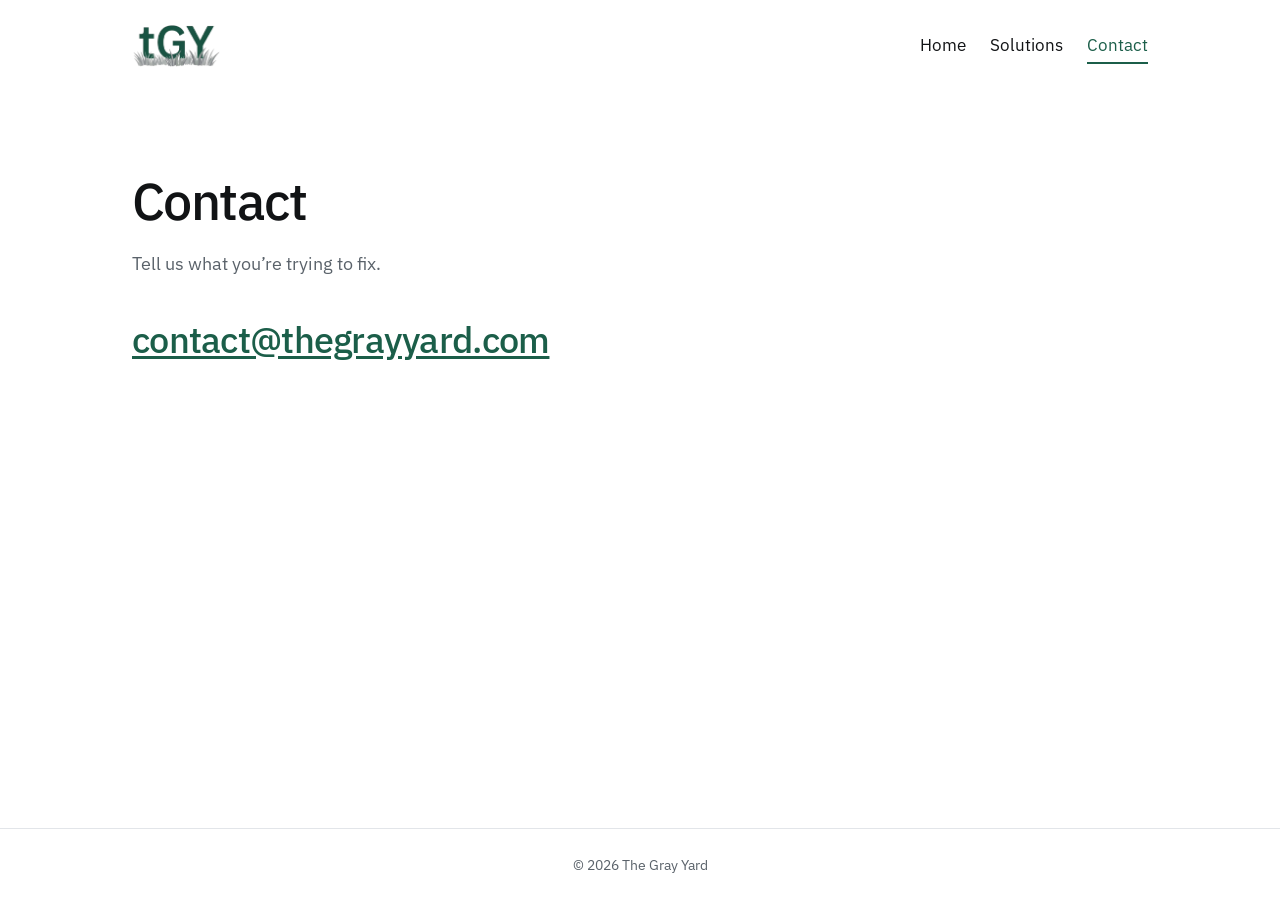
==== commit fcba3563: "Remove LinkedIn link and auto-update footer year Co-Authored-By: Claude Opus 5.5 <noreply@anthropic." ====
--- a/contact.html
+++ b/contact.html
@@ -29,12 +29,13 @@
       <h1>Contact</h1>
       <p>Tell us what you’re trying to fix.</p>
       <a class="contact-email" href="mailto:contact@thegrayyard.com">contact@thegrayyard.com</a>
-      <p class="contact-alt">Or find us on <a href="https://www.linkedin.com/in/billy-wooten-m-s-354b4759" target="_blank" rel="noopener">LinkedIn</a>.</p>
     </section>
   </main>
 
   <footer class="site-footer">
-    <span>&copy; 2026 The Gray Yard</span>
+    <span>&copy; <span data-current-year>2026</span> The Gray Yard</span>
   </footer>
+
+  <script src="js/site.js"></script>
 </body>
 </html>
--- a/css/style.css
+++ b/css/style.css
@@ -171,7 +171,6 @@
   letter-spacing: -.02em;
   overflow-wrap: anywhere;
 }
-.page-intro .contact-alt { margin-top: 1rem; font-size: 1rem; }
 
 /* ---------- work samples (data engine) ---------- */
 
